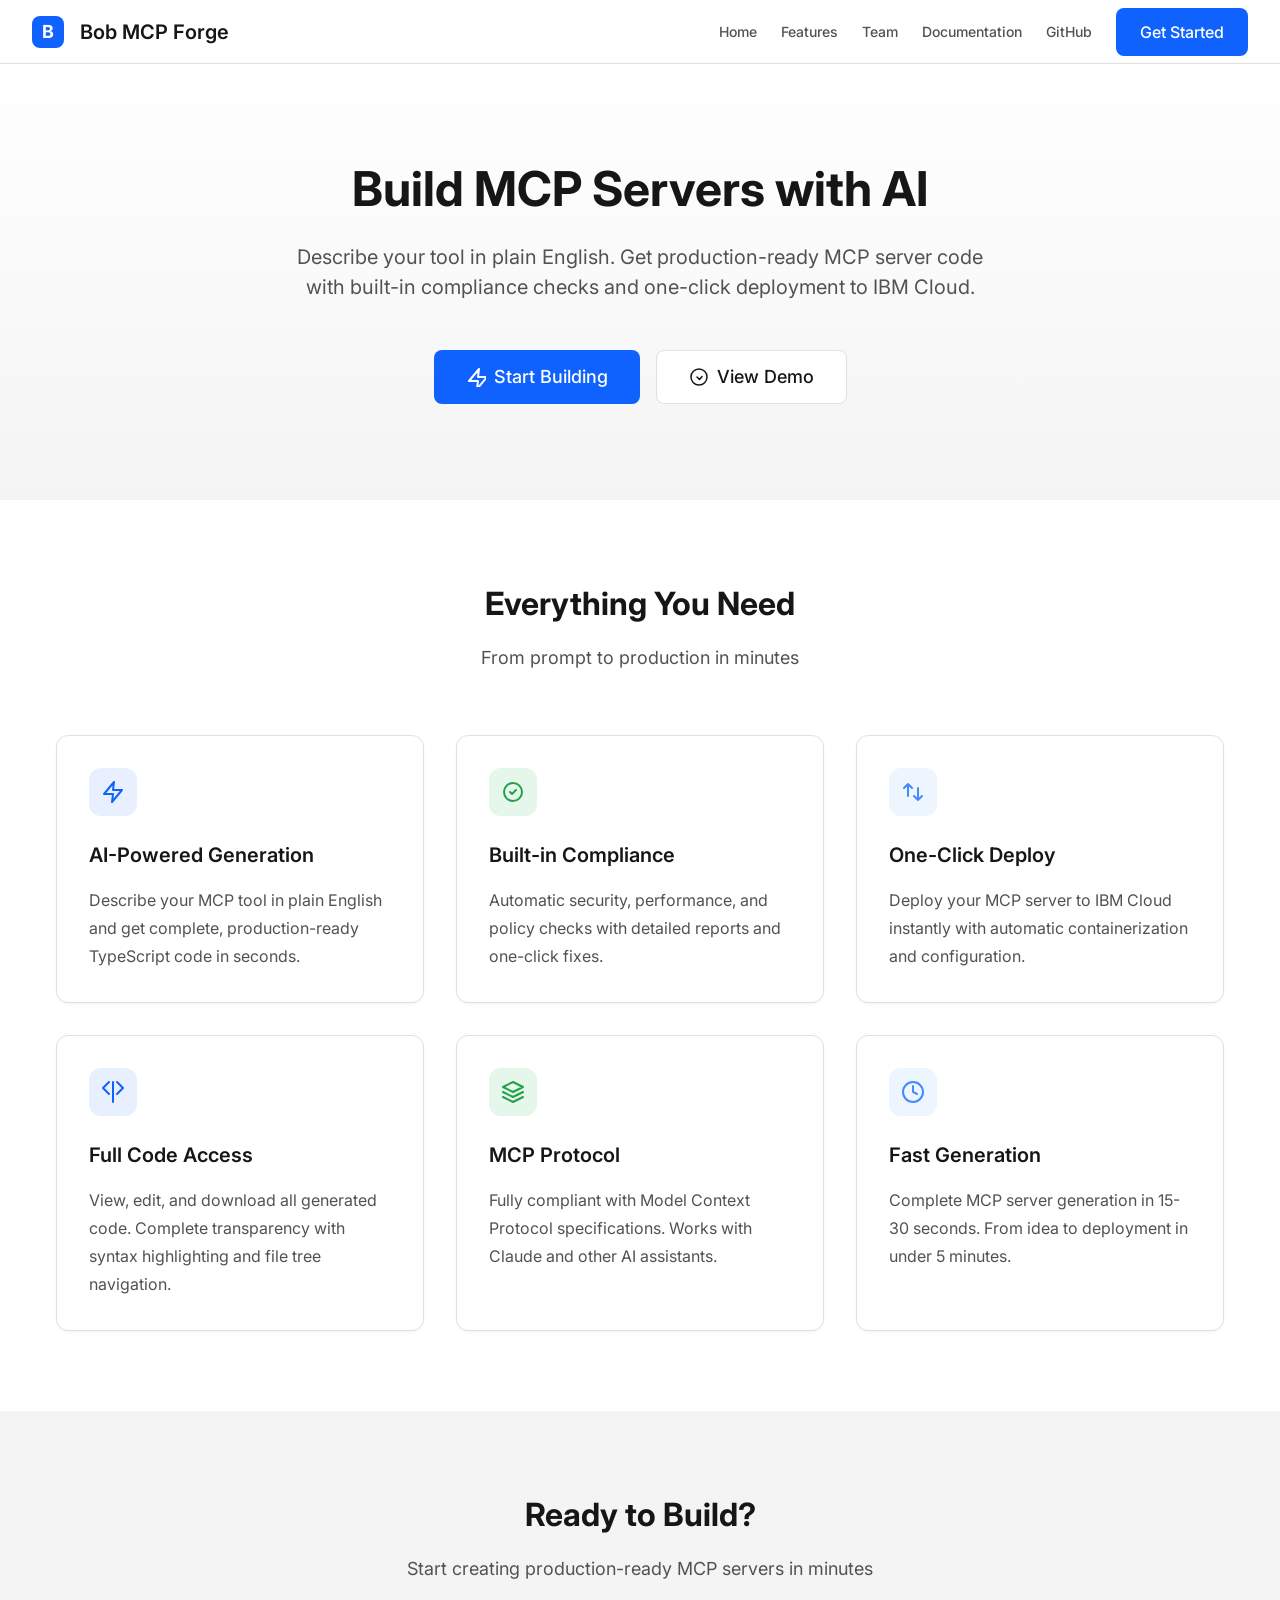
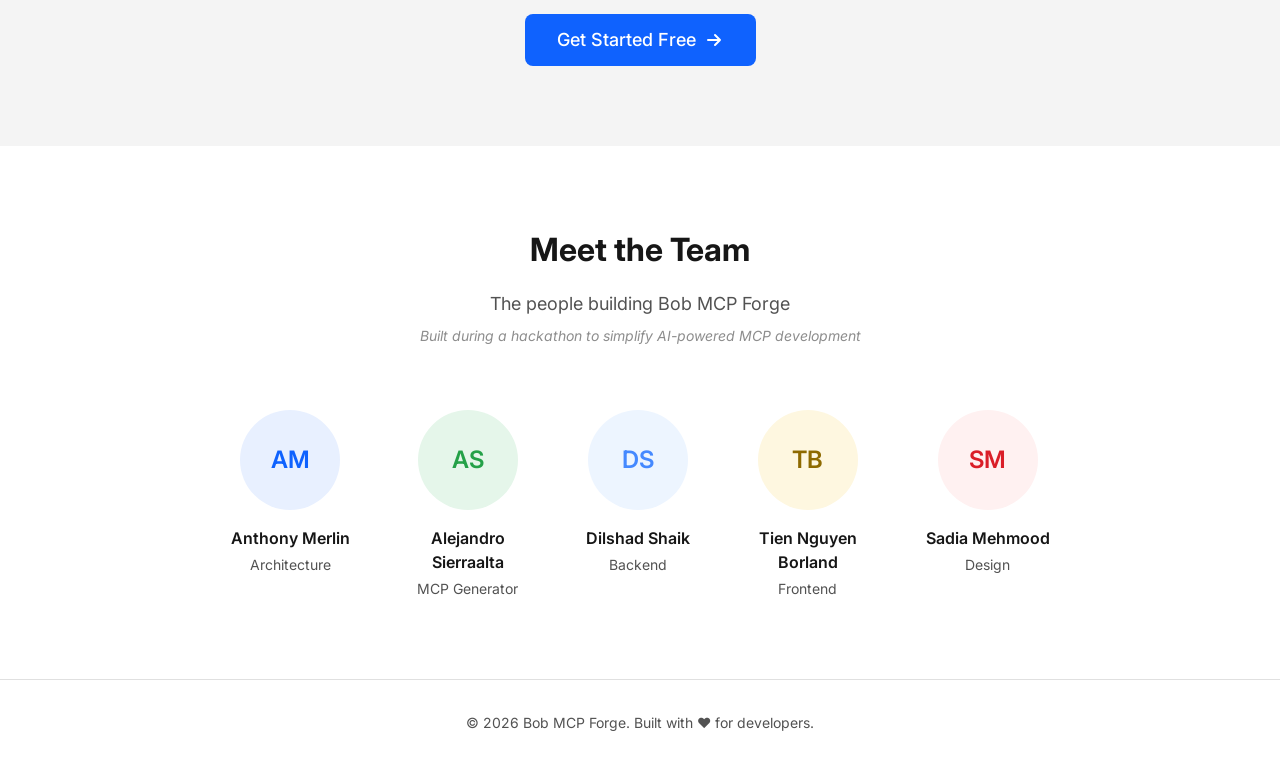
==== frontend/index.html @ 17007bac "Clean version: UI redesign, navigation, documentation, team section" ====
<!DOCTYPE html>
<html lang="en">
<head>
  <meta charset="UTF-8">
  <meta name="viewport" content="width=device-width, initial-scale=1.0">
  <title>Bob MCP Forge - AI Developer Tool</title>
  <link rel="stylesheet" href="styles/global.css">
  <link rel="stylesheet" href="styles/design-system.css">
  <link rel="preconnect" href="https://fonts.googleapis.com">
  <link rel="preconnect" href="https://fonts.gstatic.com" crossorigin>
  <link href="https://fonts.googleapis.com/css2?family=Inter:wght@400;500;600;700&family=JetBrains+Mono:wght@400;500&display=swap" rel="stylesheet">
  <style>
    .hero-section {
      text-align: center;
      padding: var(--space-12) var(--space-4);
      background: linear-gradient(180deg, var(--color-bg) 0%, var(--color-bg-secondary) 100%);
    }
    
    .hero-title {
      font-size: 48px;
      font-weight: 700;
      margin-bottom: var(--space-3);
      line-height: 1.2;
    }
    
    .hero-subtitle {
      font-size: var(--font-size-xl);
      color: var(--color-text-secondary);
      max-width: 700px;
      margin: 0 auto var(--space-6);
    }
    
    .cta-buttons {
      display: flex;
      gap: var(--space-2);
      justify-content: center;
      flex-wrap: wrap;
    }
    
    @media (max-width: 768px) {
      .hero-title {
        font-size: 32px;
      }
      
      .hero-subtitle {
        font-size: var(--font-size-base);
      }
      
      .cta-buttons {
        flex-direction: column;
        align-items: stretch;
      }
    }
  </style>
</head>
<body>
  <div id="app">
    <!-- Header -->
    <header class="app-header">
      <a href="index.html" class="app-logo">
        <div class="app-logo-icon">B</div>
        <span>Bob MCP Forge</span>
      </a>
      <nav class="app-nav">
        <a href="index.html" class="nav-link">Home</a>
        <a href="#features" class="nav-link">Features</a>
        <a href="#team" class="nav-link">Team</a>
        <a href="documentation.html" class="nav-link">Documentation</a>
        <a href="https://github.com/bob-mcp-forge/bob-mcp-forge" class="nav-link" target="_blank" rel="noopener noreferrer">GitHub</a>
        <button class="btn btn-primary" onclick="window.location.href='screens/landing.html'">
          Get Started
        </button>
      </nav>
    </header>

    <!-- Main Content -->
    <main class="app-main">
      
      <!-- Hero Section -->
      <section class="hero-section">
        <h1 class="hero-title">
          Build MCP Servers with AI
        </h1>
        <p class="hero-subtitle">
          Describe your tool in plain English. Get production-ready MCP server code with built-in compliance checks and one-click deployment to IBM Cloud.
        </p>
        <div class="cta-buttons">
          <button class="btn btn-primary btn-lg" onclick="window.location.href='screens/landing.html'">
            <svg width="20" height="20" viewBox="0 0 20 20" fill="none" xmlns="http://www.w3.org/2000/svg">
              <path d="M13 2L3 14H12L11 22L21 10H12L13 2Z" stroke="currentColor" stroke-width="2" stroke-linecap="round" stroke-linejoin="round"/>
            </svg>
            Start Building
          </button>
          <button class="btn btn-secondary btn-lg" onclick="window.location.href='screens/landing.html'">
            <svg width="20" height="20" viewBox="0 0 20 20" fill="none" xmlns="http://www.w3.org/2000/svg">
              <path d="M10 18C14.4183 18 18 14.4183 18 10C18 5.58172 14.4183 2 10 2C5.58172 2 2 5.58172 2 10C2 14.4183 5.58172 18 10 18Z" stroke="currentColor" stroke-width="1.5"/>
              <path d="M8 10L10.5 12.5L13 9.5" stroke="currentColor" stroke-width="1.5" stroke-linecap="round" stroke-linejoin="round"/>
            </svg>
            View Demo
          </button>
        </div>
      </section>

      <!-- Features Section -->
      <section id="features" style="padding: var(--space-10) var(--space-4);">
        <div class="container" style="max-width: var(--max-width-xl);">
          
          <div style="text-align: center; margin-bottom: var(--space-8);">
            <h2 style="font-size: var(--font-size-3xl); font-weight: 700; margin-bottom: var(--space-2);">
              Everything You Need
            </h2>
            <p style="font-size: var(--font-size-lg); color: var(--color-text-secondary);">
              From prompt to production in minutes
            </p>
          </div>

          <div style="display: grid; grid-template-columns: repeat(auto-fit, minmax(300px, 1fr)); gap: var(--space-4);">
            
            <!-- Feature 1 -->
            <div class="card" style="padding: var(--space-4);">
              <div style="width: 48px; height: 48px; background: var(--color-primary-light); border-radius: var(--radius-lg); display: flex; align-items: center; justify-content: center; margin-bottom: var(--space-3);">
                <svg width="24" height="24" viewBox="0 0 24 24" fill="none" xmlns="http://www.w3.org/2000/svg">
                  <path d="M13 2L3 14H12L11 22L21 10H12L13 2Z" stroke="var(--color-primary)" stroke-width="2" stroke-linecap="round" stroke-linejoin="round"/>
                </svg>
              </div>
              <h3 style="font-size: var(--font-size-xl); font-weight: 600; margin-bottom: var(--space-2);">
                AI-Powered Generation
              </h3>
              <p style="color: var(--color-text-secondary); line-height: var(--line-height-relaxed);">
                Describe your MCP tool in plain English and get complete, production-ready TypeScript code in seconds.
              </p>
            </div>

            <!-- Feature 2 -->
            <div class="card" style="padding: var(--space-4);">
              <div style="width: 48px; height: 48px; background: var(--color-success-light); border-radius: var(--radius-lg); display: flex; align-items: center; justify-content: center; margin-bottom: var(--space-3);">
                <svg width="24" height="24" viewBox="0 0 24 24" fill="none" xmlns="http://www.w3.org/2000/svg">
                  <path d="M9 12L11 14L15 10M21 12C21 16.9706 16.9706 21 12 21C7.02944 21 3 16.9706 3 12C3 7.02944 7.02944 3 12 3C16.9706 3 21 7.02944 21 12Z" stroke="var(--color-success)" stroke-width="2" stroke-linecap="round" stroke-linejoin="round"/>
                </svg>
              </div>
              <h3 style="font-size: var(--font-size-xl); font-weight: 600; margin-bottom: var(--space-2);">
                Built-in Compliance
              </h3>
              <p style="color: var(--color-text-secondary); line-height: var(--line-height-relaxed);">
                Automatic security, performance, and policy checks with detailed reports and one-click fixes.
              </p>
            </div>

            <!-- Feature 3 -->
            <div class="card" style="padding: var(--space-4);">
              <div style="width: 48px; height: 48px; background: var(--color-info-light); border-radius: var(--radius-lg); display: flex; align-items: center; justify-content: center; margin-bottom: var(--space-3);">
                <svg width="24" height="24" viewBox="0 0 24 24" fill="none" xmlns="http://www.w3.org/2000/svg">
                  <path d="M7 16V4M7 4L3 8M7 4L11 8M17 8V20M17 20L21 16M17 20L13 16" stroke="var(--color-info)" stroke-width="2" stroke-linecap="round" stroke-linejoin="round"/>
                </svg>
              </div>
              <h3 style="font-size: var(--font-size-xl); font-weight: 600; margin-bottom: var(--space-2);">
                One-Click Deploy
              </h3>
              <p style="color: var(--color-text-secondary); line-height: var(--line-height-relaxed);">
                Deploy your MCP server to IBM Cloud instantly with automatic containerization and configuration.
              </p>
            </div>

            <!-- Feature 4 -->
            <div class="card" style="padding: var(--space-4);">
              <div style="width: 48px; height: 48px; background: var(--color-primary-light); border-radius: var(--radius-lg); display: flex; align-items: center; justify-content: center; margin-bottom: var(--space-3);">
                <svg width="24" height="24" viewBox="0 0 24 24" fill="none" xmlns="http://www.w3.org/2000/svg">
                  <path d="M8 2L2 8L8 14M16 2L22 8L16 14M12 2V22" stroke="var(--color-primary)" stroke-width="2" stroke-linecap="round" stroke-linejoin="round"/>
                </svg>
              </div>
              <h3 style="font-size: var(--font-size-xl); font-weight: 600; margin-bottom: var(--space-2);">
                Full Code Access
              </h3>
              <p style="color: var(--color-text-secondary); line-height: var(--line-height-relaxed);">
                View, edit, and download all generated code. Complete transparency with syntax highlighting and file tree navigation.
              </p>
            </div>

            <!-- Feature 5 -->
            <div class="card" style="padding: var(--space-4);">
              <div style="width: 48px; height: 48px; background: var(--color-success-light); border-radius: var(--radius-lg); display: flex; align-items: center; justify-content: center; margin-bottom: var(--space-3);">
                <svg width="24" height="24" viewBox="0 0 24 24" fill="none" xmlns="http://www.w3.org/2000/svg">
                  <path d="M12 2L2 7L12 12L22 7L12 2Z" stroke="var(--color-success)" stroke-width="2" stroke-linecap="round" stroke-linejoin="round"/>
                  <path d="M2 17L12 22L22 17M2 12L12 17L22 12" stroke="var(--color-success)" stroke-width="2" stroke-linecap="round" stroke-linejoin="round"/>
                </svg>
              </div>
              <h3 style="font-size: var(--font-size-xl); font-weight: 600; margin-bottom: var(--space-2);">
                MCP Protocol
              </h3>
              <p style="color: var(--color-text-secondary); line-height: var(--line-height-relaxed);">
                Fully compliant with Model Context Protocol specifications. Works with Claude and other AI assistants.
              </p>
            </div>

            <!-- Feature 6 -->
            <div class="card" style="padding: var(--space-4);">
              <div style="width: 48px; height: 48px; background: var(--color-info-light); border-radius: var(--radius-lg); display: flex; align-items: center; justify-content: center; margin-bottom: var(--space-3);">
                <svg width="24" height="24" viewBox="0 0 24 24" fill="none" xmlns="http://www.w3.org/2000/svg">
                  <path d="M12 22C17.5228 22 22 17.5228 22 12C22 6.47715 17.5228 2 12 2C6.47715 2 2 6.47715 2 12C2 17.5228 6.47715 22 12 22Z" stroke="var(--color-info)" stroke-width="2"/>
                  <path d="M12 6V12L16 14" stroke="var(--color-info)" stroke-width="2" stroke-linecap="round"/>
                </svg>
              </div>
              <h3 style="font-size: var(--font-size-xl); font-weight: 600; margin-bottom: var(--space-2);">
                Fast Generation
              </h3>
              <p style="color: var(--color-text-secondary); line-height: var(--line-height-relaxed);">
                Complete MCP server generation in 15-30 seconds. From idea to deployment in under 5 minutes.
              </p>
            </div>

          </div>
        </div>
      </section>

      <!-- CTA Section -->
      <section style="padding: var(--space-10) var(--space-4); background: var(--color-bg-secondary);">
        <div class="container" style="max-width: 800px; text-align: center;">
          <h2 style="font-size: var(--font-size-3xl); font-weight: 700; margin-bottom: var(--space-2);">
            Ready to Build?
          </h2>
          <p style="font-size: var(--font-size-lg); color: var(--color-text-secondary); margin-bottom: var(--space-4);">
            Start creating production-ready MCP servers in minutes
          </p>
          <button class="btn btn-primary btn-lg" onclick="window.location.href='screens/landing.html'">
            Get Started Free
            <svg width="20" height="20" viewBox="0 0 20 20" fill="none" xmlns="http://www.w3.org/2000/svg">
              <path d="M4 10H16M16 10L11 5M16 10L11 15" stroke="currentColor" stroke-width="2" stroke-linecap="round" stroke-linejoin="round"/>
            </svg>
          </button>
        </div>
      </section>

      <!-- Team Section -->
      <section id="team" style="padding: var(--space-10) var(--space-4);">
        <div class="container" style="max-width: var(--max-width-lg);">
          
          <div style="text-align: center; margin-bottom: var(--space-8);">
            <h2 style="font-size: var(--font-size-3xl); font-weight: 700; margin-bottom: var(--space-2);">
              Meet the Team
            </h2>
            <p style="font-size: var(--font-size-lg); color: var(--color-text-secondary); margin-bottom: var(--space-1);">
              The people building Bob MCP Forge
            </p>
            <p style="font-size: var(--font-size-sm); color: var(--color-text-tertiary); font-style: italic;">
              Built during a hackathon to simplify AI-powered MCP development
            </p>
          </div>

          <div style="display: flex; justify-content: center; align-items: flex-start; gap: var(--space-6); flex-wrap: wrap;">
            
            <!-- Team Member 1: Anthony Merlin -->
            <div style="text-align: center; max-width: 140px;">
              <a href="https://www.linkedin.com/in/anthony-merlin-304390228/" target="_blank" rel="noopener noreferrer" style="text-decoration: none; display: block;">
                <div style="width: 100px; height: 100px; background: var(--color-primary-light); border-radius: 50%; display: flex; align-items: center; justify-content: center; margin: 0 auto var(--space-2); font-size: var(--font-size-2xl); font-weight: 600; color: var(--color-primary); transition: transform var(--transition-base), box-shadow var(--transition-base);" onmouseover="this.style.transform='scale(1.05)'; this.style.boxShadow='0 4px 12px rgba(15, 98, 254, 0.15)'" onmouseout="this.style.transform='scale(1)'; this.style.boxShadow='none'">
                  AM
                </div>
                <h3 style="font-size: var(--font-size-base); font-weight: 600; color: var(--color-text-primary); margin-bottom: 4px;">
                  Anthony Merlin
                </h3>
              </a>
              <p style="font-size: var(--font-size-sm); color: var(--color-text-secondary);">
                Architecture
              </p>
            </div>

            <!-- Team Member 2: Alejandro Sierraalta -->
            <div style="text-align: center; max-width: 140px;">
              <a href="https://www.linkedin.com/in/alejandrosierraalta/" target="_blank" rel="noopener noreferrer" style="text-decoration: none; display: block;">
                <div style="width: 100px; height: 100px; background: var(--color-success-light); border-radius: 50%; display: flex; align-items: center; justify-content: center; margin: 0 auto var(--space-2); font-size: var(--font-size-2xl); font-weight: 600; color: var(--color-success); transition: transform var(--transition-base), box-shadow var(--transition-base);" onmouseover="this.style.transform='scale(1.05)'; this.style.boxShadow='0 4px 12px rgba(36, 161, 72, 0.15)'" onmouseout="this.style.transform='scale(1)'; this.style.boxShadow='none'">
                  AS
                </div>
                <h3 style="font-size: var(--font-size-base); font-weight: 600; color: var(--color-text-primary); margin-bottom: 4px;">
                  Alejandro Sierraalta
                </h3>
              </a>
              <p style="font-size: var(--font-size-sm); color: var(--color-text-secondary);">
                MCP Generator
              </p>
            </div>

            <!-- Team Member 3: Dilshad Shaik -->
            <div style="text-align: center; max-width: 140px;">
              <a href="https://www.linkedin.com/in/dilshad-shaik-43bb4419a/" target="_blank" rel="noopener noreferrer" style="text-decoration: none; display: block;">
                <div style="width: 100px; height: 100px; background: var(--color-info-light); border-radius: 50%; display: flex; align-items: center; justify-content: center; margin: 0 auto var(--space-2); font-size: var(--font-size-2xl); font-weight: 600; color: var(--color-info); transition: transform var(--transition-base), box-shadow var(--transition-base);" onmouseover="this.style.transform='scale(1.05)'; this.style.boxShadow='0 4px 12px rgba(69, 137, 255, 0.15)'" onmouseout="this.style.transform='scale(1)'; this.style.boxShadow='none'">
                  DS
                </div>
                <h3 style="font-size: var(--font-size-base); font-weight: 600; color: var(--color-text-primary); margin-bottom: 4px;">
                  Dilshad Shaik
                </h3>
              </a>
              <p style="font-size: var(--font-size-sm); color: var(--color-text-secondary);">
                Backend
              </p>
            </div>

            <!-- Team Member 4: Tien Nguyen Borland -->
            <div style="text-align: center; max-width: 140px;">
              <a href="https://www.linkedin.com/in/tien-borland/" target="_blank" rel="noopener noreferrer" style="text-decoration: none; display: block;">
                <div style="width: 100px; height: 100px; background: var(--color-warning-light); border-radius: 50%; display: flex; align-items: center; justify-content: center; margin: 0 auto var(--space-2); font-size: var(--font-size-2xl); font-weight: 600; color: #8e6a00; transition: transform var(--transition-base), box-shadow var(--transition-base);" onmouseover="this.style.transform='scale(1.05)'; this.style.boxShadow='0 4px 12px rgba(241, 194, 27, 0.15)'" onmouseout="this.style.transform='scale(1)'; this.style.boxShadow='none'">
                  TB
                </div>
                <h3 style="font-size: var(--font-size-base); font-weight: 600; color: var(--color-text-primary); margin-bottom: 4px;">
                  Tien Nguyen Borland
                </h3>
              </a>
              <p style="font-size: var(--font-size-sm); color: var(--color-text-secondary);">
                Frontend
              </p>
            </div>

            <!-- Team Member 5: Sadia Mehmood -->
            <div style="text-align: center; max-width: 140px;">
              <a href="https://www.linkedin.com/in/sadia-mehmood--/" target="_blank" rel="noopener noreferrer" style="text-decoration: none; display: block;">
                <div style="width: 100px; height: 100px; background: var(--color-error-light); border-radius: 50%; display: flex; align-items: center; justify-content: center; margin: 0 auto var(--space-2); font-size: var(--font-size-2xl); font-weight: 600; color: var(--color-error); transition: transform var(--transition-base), box-shadow var(--transition-base);" onmouseover="this.style.transform='scale(1.05)'; this.style.boxShadow='0 4px 12px rgba(218, 30, 40, 0.15)'" onmouseout="this.style.transform='scale(1)'; this.style.boxShadow='none'">
                  SM
                </div>
                <h3 style="font-size: var(--font-size-base); font-weight: 600; color: var(--color-text-primary); margin-bottom: 4px;">
                  Sadia Mehmood
                </h3>
              </a>
              <p style="font-size: var(--font-size-sm); color: var(--color-text-secondary);">
                Design
              </p>
            </div>

          </div>
        </div>
      </section>

    </main>

    <!-- Footer -->
    <footer style="padding: var(--space-4); border-top: 1px solid var(--color-border); text-align: center; color: var(--color-text-secondary); font-size: var(--font-size-sm);">
      <p>© 2026 Bob MCP Forge. Built with ❤️ for developers.</p>
    </footer>
  </div>
</body>
</html>
---- frontend/styles/global.css ----
/* Global Styles - Bob MCP Forge */

* {
  margin: 0;
  padding: 0;
  box-sizing: border-box;
}

html {
  font-size: 16px;
  -webkit-font-smoothing: antialiased;
  -moz-osx-font-smoothing: grayscale;
}

body {
  font-family: var(--font-sans);
  font-size: var(--font-size-base);
  line-height: var(--line-height-normal);
  color: var(--color-text-primary);
  background: var(--color-bg);
}

/* App Container */
#app {
  min-height: 100vh;
  display: flex;
  flex-direction: column;
}

/* Header */
.app-header {
  height: var(--header-height);
  background: var(--color-surface);
  border-bottom: 1px solid var(--color-border);
  display: flex;
  align-items: center;
  padding: 0 var(--space-4);
  position: sticky;
  top: 0;
  z-index: 100;
}

.app-logo {
  display: flex;
  align-items: center;
  gap: var(--space-2);
  font-size: var(--font-size-xl);
  font-weight: 600;
  color: var(--color-text-primary);
  text-decoration: none;
}

.app-logo-icon {
  width: 32px;
  height: 32px;
  background: var(--color-primary);
  border-radius: var(--radius-md);
  display: flex;
  align-items: center;
  justify-content: center;
  color: white;
  font-weight: 700;
  font-size: 18px;
}

.app-nav {
  display: flex;
  align-items: center;
  gap: var(--space-3);
  margin-left: auto;
}

.nav-link {
  color: var(--color-text-secondary);
  text-decoration: none;
  font-size: var(--font-size-sm);
  font-weight: 500;
  transition: color var(--transition-base);
}

.nav-link:hover {
  color: var(--color-text-primary);
}

/* Main Content */
.app-main {
  flex: 1;
  display: flex;
  flex-direction: column;
}

/* Screen Container */
.screen {
  flex: 1;
  display: flex;
  flex-direction: column;
  animation: fadeIn 0.3s ease;
}

@keyframes fadeIn {
  from {
    opacity: 0;
    transform: translateY(8px);
  }
  to {
    opacity: 1;
    transform: translateY(0);
  }
}

/* Centered Layout (for landing) */
.screen-centered {
  display: flex;
  align-items: center;
  justify-content: center;
  padding: var(--space-6);
}

/* Full Layout (for other screens) */
.screen-full {
  padding: var(--space-4);
}

/* Split Layout (for code preview) */
.screen-split {
  display: grid;
  grid-template-columns: 280px 1fr;
  height: calc(100vh - var(--header-height));
  overflow: hidden;
}

/* Sidebar */
.sidebar {
  background: var(--color-bg-secondary);
  border-right: 1px solid var(--color-border);
  overflow-y: auto;
  padding: var(--space-3);
}

/* Content Area */
.content-area {
  overflow-y: auto;
  padding: var(--space-4);
}

/* Section Spacing */
.section {
  margin-bottom: var(--space-6);
}

.section-header {
  margin-bottom: var(--space-3);
}

.section-title {
  font-size: var(--font-size-2xl);
  font-weight: 600;
  color: var(--color-text-primary);
  margin-bottom: var(--space-1);
}

.section-description {
  font-size: var(--font-size-base);
  color: var(--color-text-secondary);
}

/* Utility Classes */
.hidden {
  display: none !important;
}

.visible {
  display: block !important;
}

.text-center {
  text-align: center;
}

.w-full {
  width: 100%;
}

.h-full {
  height: 100%;
}

/* Scrollbar Styling */
::-webkit-scrollbar {
  width: 8px;
  height: 8px;
}

::-webkit-scrollbar-track {
  background: var(--color-bg-secondary);
}

::-webkit-scrollbar-thumb {
  background: var(--color-border-strong);
  border-radius: var(--radius-sm);
}

::-webkit-scrollbar-thumb:hover {
  background: var(--color-text-tertiary);
}

/* Responsive */
@media (max-width: 768px) {
  .app-header {
    padding: 0 var(--space-2);
  }
  
  .screen-split {
    grid-template-columns: 1fr;
  }
  
  .sidebar {
    display: none;
  }
  
  .screen-centered {
    padding: var(--space-3);
  }
  
  .screen-full {
    padding: var(--space-2);
  }
}

/* Made with Bob */
---- frontend/styles/design-system.css ----
/* Design System - Bob MCP Forge */
/* 8px spacing grid, professional developer tool aesthetic */

:root {
  /* Colors - Professional & Minimal */
  --color-primary: #0f62fe;
  --color-primary-hover: #0353e9;
  --color-primary-light: #e8f0ff;
  
  --color-success: #24a148;
  --color-success-light: #e5f6ea;
  --color-warning: #f1c21b;
  --color-warning-light: #fef7e0;
  --color-error: #da1e28;
  --color-error-light: #fff1f1;
  
  --color-info: #4589ff;
  --color-info-light: #edf5ff;
  
  /* Neutrals */
  --color-bg: #ffffff;
  --color-bg-secondary: #f4f4f4;
  --color-bg-tertiary: #e0e0e0;
  --color-surface: #ffffff;
  --color-surface-hover: #f4f4f4;
  
  --color-text-primary: #161616;
  --color-text-secondary: #525252;
  --color-text-tertiary: #8d8d8d;
  --color-text-disabled: #c6c6c6;
  
  --color-border: #e0e0e0;
  --color-border-strong: #8d8d8d;
  
  /* Spacing - 8px grid */
  --space-1: 8px;
  --space-2: 16px;
  --space-3: 24px;
  --space-4: 32px;
  --space-5: 40px;
  --space-6: 48px;
  --space-8: 64px;
  --space-10: 80px;
  --space-12: 96px;
  
  /* Typography */
  --font-sans: 'Inter', -apple-system, BlinkMacSystemFont, 'Segoe UI', sans-serif;
  --font-mono: 'JetBrains Mono', 'Courier New', monospace;
  
  --font-size-xs: 12px;
  --font-size-sm: 14px;
  --font-size-base: 16px;
  --font-size-lg: 18px;
  --font-size-xl: 20px;
  --font-size-2xl: 24px;
  --font-size-3xl: 32px;
  --font-size-4xl: 40px;
  
  --line-height-tight: 1.25;
  --line-height-normal: 1.5;
  --line-height-relaxed: 1.75;
  
  /* Border Radius */
  --radius-sm: 4px;
  --radius-md: 8px;
  --radius-lg: 12px;
  --radius-xl: 16px;
  
  /* Shadows */
  --shadow-sm: 0 1px 2px rgba(0, 0, 0, 0.05);
  --shadow-md: 0 2px 8px rgba(0, 0, 0, 0.08);
  --shadow-lg: 0 4px 16px rgba(0, 0, 0, 0.12);
  
  /* Transitions */
  --transition-fast: 150ms ease;
  --transition-base: 200ms ease;
  --transition-slow: 300ms ease;
  
  /* Layout */
  --max-width-sm: 640px;
  --max-width-md: 768px;
  --max-width-lg: 1024px;
  --max-width-xl: 1280px;
  --max-width-2xl: 1536px;
  
  --sidebar-width: 240px;
  --header-height: 64px;
}

/* Typography Classes */
.text-xs { font-size: var(--font-size-xs); }
.text-sm { font-size: var(--font-size-sm); }
.text-base { font-size: var(--font-size-base); }
.text-lg { font-size: var(--font-size-lg); }
.text-xl { font-size: var(--font-size-xl); }
.text-2xl { font-size: var(--font-size-2xl); }
.text-3xl { font-size: var(--font-size-3xl); }
.text-4xl { font-size: var(--font-size-4xl); }

.font-normal { font-weight: 400; }
.font-medium { font-weight: 500; }
.font-semibold { font-weight: 600; }
.font-bold { font-weight: 700; }

.font-mono { font-family: var(--font-mono); }

.text-primary { color: var(--color-text-primary); }
.text-secondary { color: var(--color-text-secondary); }
.text-tertiary { color: var(--color-text-tertiary); }

/* Spacing Utilities */
.p-1 { padding: var(--space-1); }
.p-2 { padding: var(--space-2); }
.p-3 { padding: var(--space-3); }
.p-4 { padding: var(--space-4); }
.p-5 { padding: var(--space-5); }
.p-6 { padding: var(--space-6); }

.m-1 { margin: var(--space-1); }
.m-2 { margin: var(--space-2); }
.m-3 { margin: var(--space-3); }
.m-4 { margin: var(--space-4); }

.gap-1 { gap: var(--space-1); }
.gap-2 { gap: var(--space-2); }
.gap-3 { gap: var(--space-3); }
.gap-4 { gap: var(--space-4); }

/* Button Styles */
.btn {
  display: inline-flex;
  align-items: center;
  justify-content: center;
  gap: var(--space-1);
  padding: var(--space-2) var(--space-3);
  font-family: var(--font-sans);
  font-size: var(--font-size-base);
  font-weight: 500;
  line-height: 1;
  border: none;
  border-radius: var(--radius-md);
  cursor: pointer;
  transition: all var(--transition-base);
  white-space: nowrap;
}

.btn-primary {
  background: var(--color-primary);
  color: white;
}

.btn-primary:hover:not(:disabled) {
  background: var(--color-primary-hover);
}

.btn-secondary {
  background: var(--color-surface);
  color: var(--color-text-primary);
  border: 1px solid var(--color-border);
}

.btn-secondary:hover:not(:disabled) {
  background: var(--color-surface-hover);
}

.btn:disabled {
  opacity: 0.5;
  cursor: not-allowed;
}

.btn-lg {
  padding: var(--space-2) var(--space-4);
  font-size: var(--font-size-lg);
}

/* Card Styles */
.card {
  background: var(--color-surface);
  border: 1px solid var(--color-border);
  border-radius: var(--radius-lg);
  padding: var(--space-3);
  box-shadow: var(--shadow-sm);
}

.card-hover {
  transition: all var(--transition-base);
}

.card-hover:hover {
  box-shadow: var(--shadow-md);
  border-color: var(--color-border-strong);
}

/* Badge Styles */
.badge {
  display: inline-flex;
  align-items: center;
  gap: var(--space-1);
  padding: 4px var(--space-1);
  font-size: var(--font-size-xs);
  font-weight: 500;
  border-radius: var(--radius-sm);
  white-space: nowrap;
}

.badge-success {
  background: var(--color-success-light);
  color: var(--color-success);
}

.badge-warning {
  background: var(--color-warning-light);
  color: #8e6a00;
}

.badge-error {
  background: var(--color-error-light);
  color: var(--color-error);
}

.badge-info {
  background: var(--color-info-light);
  color: var(--color-info);
}

/* Status Indicators */
.status-dot {
  display: inline-block;
  width: 8px;
  height: 8px;
  border-radius: 50%;
}

.status-dot.success { background: var(--color-success); }
.status-dot.warning { background: var(--color-warning); }
.status-dot.error { background: var(--color-error); }
.status-dot.info { background: var(--color-info); }

/* Input Styles */
.input {
  width: 100%;
  padding: var(--space-2);
  font-family: var(--font-sans);
  font-size: var(--font-size-base);
  color: var(--color-text-primary);
  background: var(--color-surface);
  border: 1px solid var(--color-border);
  border-radius: var(--radius-md);
  transition: all var(--transition-base);
}

.input:focus {
  outline: none;
  border-color: var(--color-primary);
  box-shadow: 0 0 0 2px var(--color-primary-light);
}

.input::placeholder {
  color: var(--color-text-tertiary);
}

.textarea {
  min-height: 120px;
  resize: vertical;
  font-family: var(--font-sans);
}

.select {
  appearance: none;
  background-image: url("data:image/svg+xml,%3Csvg width='12' height='8' viewBox='0 0 12 8' fill='none' xmlns='http://www.w3.org/2000/svg'%3E%3Cpath d='M1 1.5L6 6.5L11 1.5' stroke='%23525252' stroke-width='1.5' stroke-linecap='round' stroke-linejoin='round'/%3E%3C/svg%3E");
  background-repeat: no-repeat;
  background-position: right var(--space-2) center;
  padding-right: var(--space-5);
}

/* Layout Utilities */
.container {
  width: 100%;
  max-width: var(--max-width-xl);
  margin: 0 auto;
  padding: 0 var(--space-3);
}

.flex { display: flex; }
.flex-col { flex-direction: column; }
.items-center { align-items: center; }
.justify-center { justify-content: center; }
.justify-between { justify-content: space-between; }

.grid { display: grid; }
.grid-cols-2 { grid-template-columns: repeat(2, 1fr); }
.grid-cols-3 { grid-template-columns: repeat(3, 1fr); }
.grid-cols-4 { grid-template-columns: repeat(4, 1fr); }

/* Loading Animation */
@keyframes spin {
  to { transform: rotate(360deg); }
}

.spinner {
  display: inline-block;
  width: 20px;
  height: 20px;
  border: 2px solid var(--color-border);
  border-top-color: var(--color-primary);
  border-radius: 50%;
  animation: spin 0.8s linear infinite;
}

/* Progress Bar */
.progress-bar {
  width: 100%;
  height: 4px;
  background: var(--color-bg-secondary);
  border-radius: var(--radius-sm);
  overflow: hidden;
}

.progress-bar-fill {
  height: 100%;
  background: var(--color-primary);
  transition: width var(--transition-slow);
}

/* Code Block */
.code-block {
  font-family: var(--font-mono);
  font-size: var(--font-size-sm);
  background: #1e1e1e;
  color: #d4d4d4;
  padding: var(--space-3);
  border-radius: var(--radius-md);
  overflow-x: auto;
}

.code-inline {
  font-family: var(--font-mono);
  font-size: 0.9em;
  background: var(--color-bg-secondary);
  color: var(--color-text-primary);
  padding: 2px 6px;
  border-radius: var(--radius-sm);
}

/* Made with Bob */
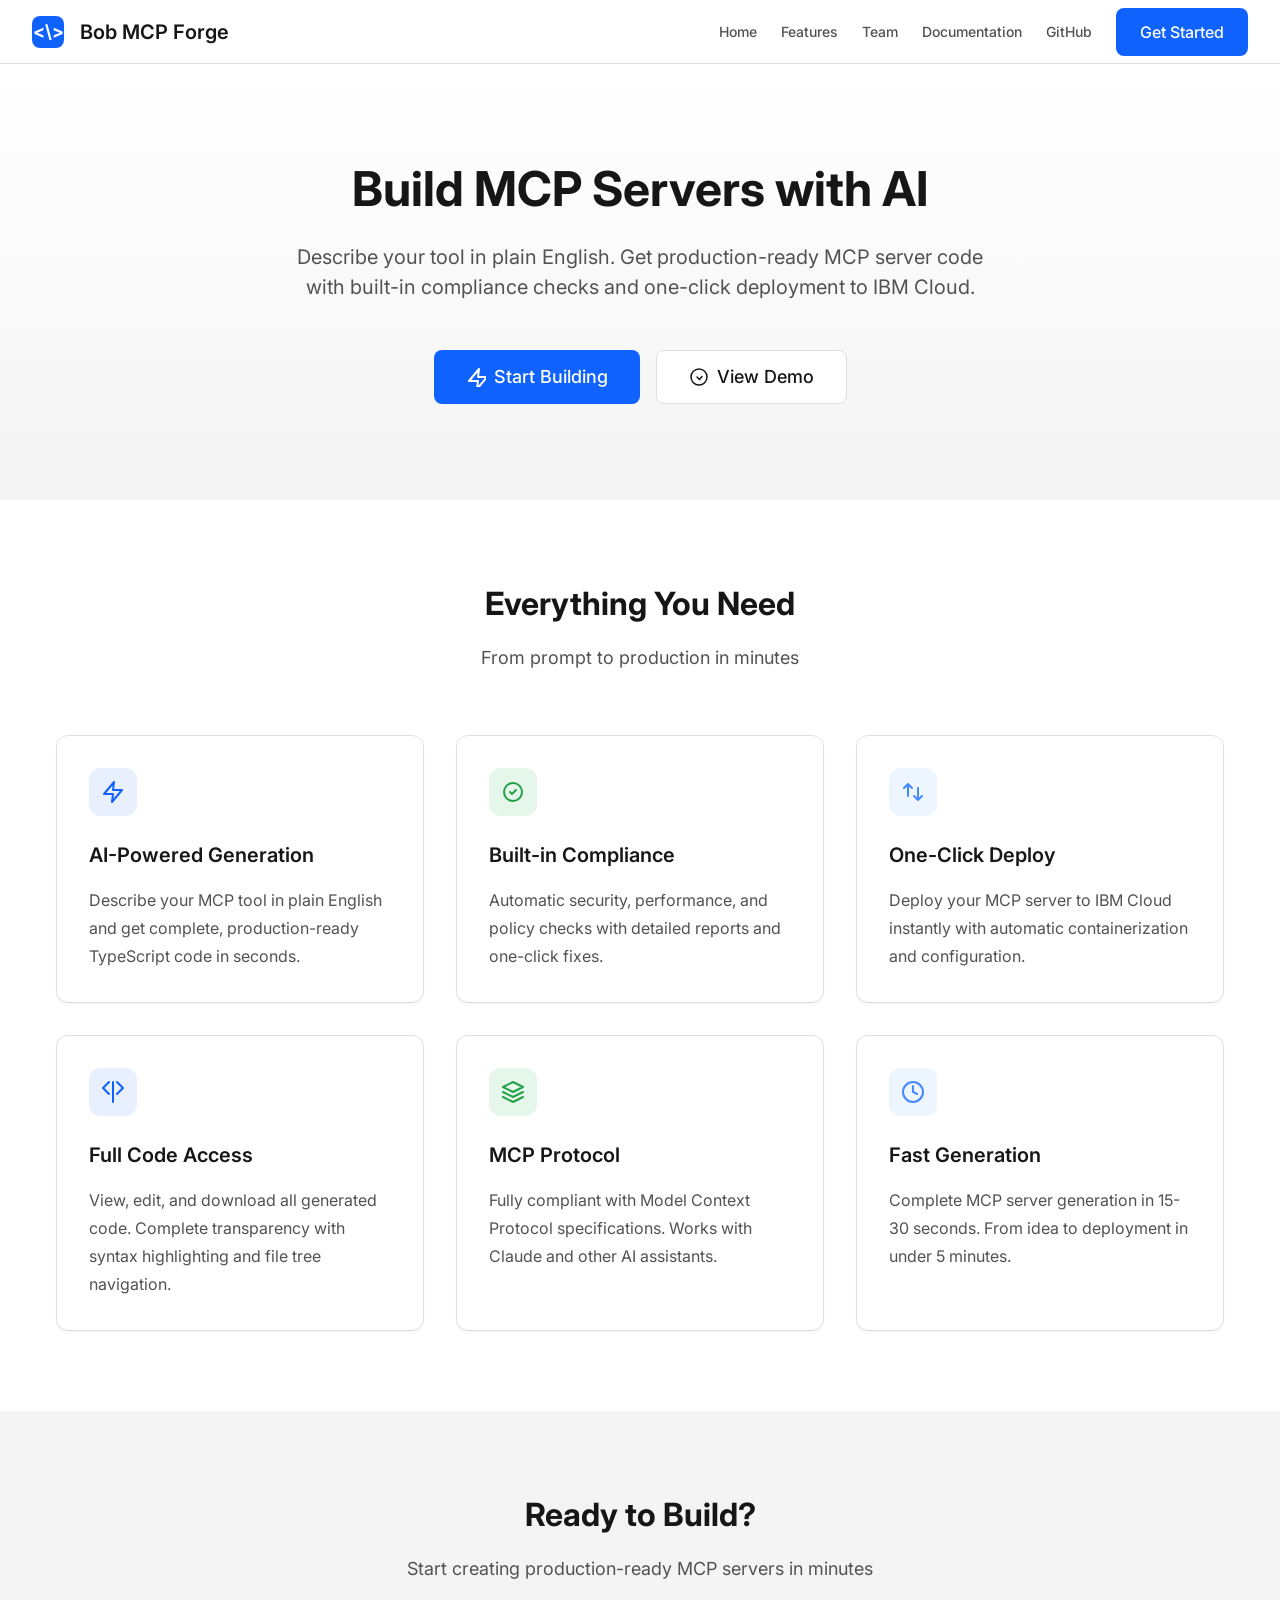
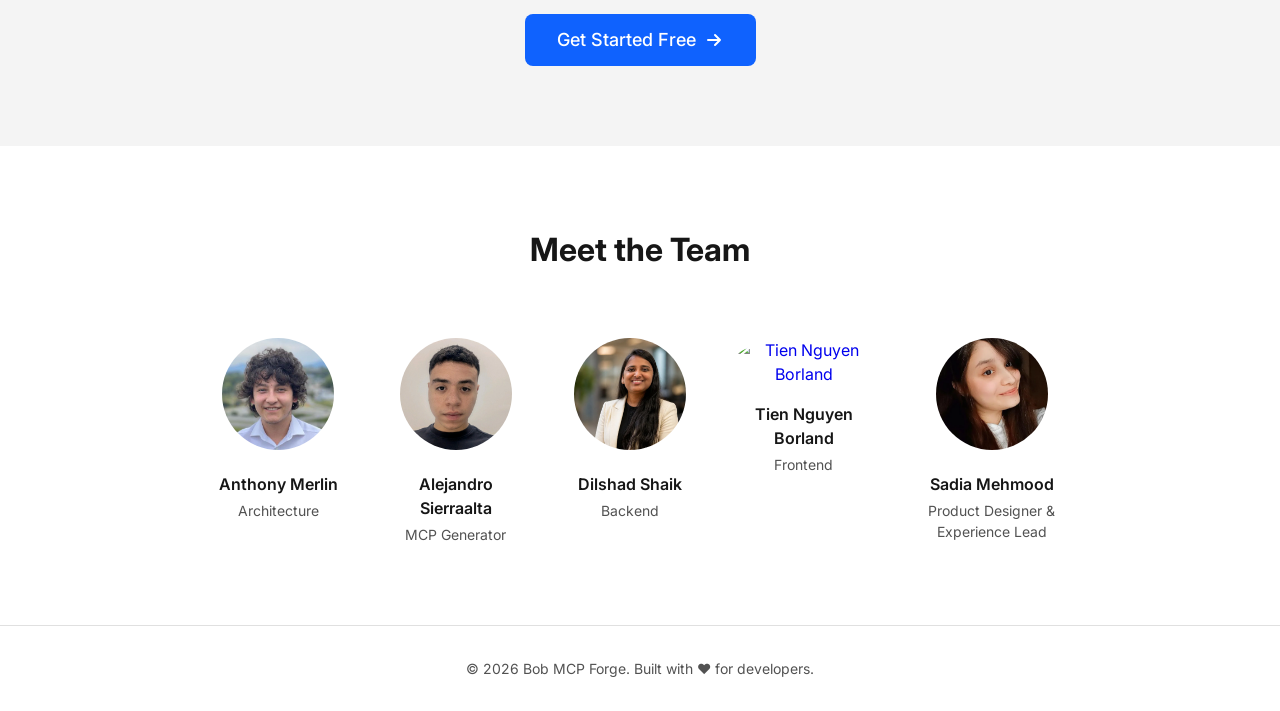
==== commit 681bd3f4: "team section, pictures, and so hover effects" ====
--- a/frontend/index.html
+++ b/frontend/index.html
@@ -58,7 +58,7 @@
     <!-- Header -->
     <header class="app-header">
       <a href="index.html" class="app-logo">
-        <div class="app-logo-icon">B</div>
+        <div class="app-logo-icon"> <\> </div>
         <span>Bob MCP Forge</span>
       </a>
       <nav class="app-nav">
@@ -238,12 +238,6 @@
             <h2 style="font-size: var(--font-size-3xl); font-weight: 700; margin-bottom: var(--space-2);">
               Meet the Team
             </h2>
-            <p style="font-size: var(--font-size-lg); color: var(--color-text-secondary); margin-bottom: var(--space-1);">
-              The people building Bob MCP Forge
-            </p>
-            <p style="font-size: var(--font-size-sm); color: var(--color-text-tertiary); font-style: italic;">
-              Built during a hackathon to simplify AI-powered MCP development
-            </p>
           </div>
 
           <div style="display: flex; justify-content: center; align-items: flex-start; gap: var(--space-6); flex-wrap: wrap;">
@@ -251,9 +245,7 @@
             <!-- Team Member 1: Anthony Merlin -->
             <div style="text-align: center; max-width: 140px;">
               <a href="https://www.linkedin.com/in/anthony-merlin-304390228/" target="_blank" rel="noopener noreferrer" style="text-decoration: none; display: block;">
-                <div style="width: 100px; height: 100px; background: var(--color-primary-light); border-radius: 50%; display: flex; align-items: center; justify-content: center; margin: 0 auto var(--space-2); font-size: var(--font-size-2xl); font-weight: 600; color: var(--color-primary); transition: transform var(--transition-base), box-shadow var(--transition-base);" onmouseover="this.style.transform='scale(1.05)'; this.style.boxShadow='0 4px 12px rgba(15, 98, 254, 0.15)'" onmouseout="this.style.transform='scale(1)'; this.style.boxShadow='none'">
-                  AM
-                </div>
+                <img src="team/anthony.jpg" alt="Anthony Merlin" class="team-avatar" style="width: 112px; height: 112px; border-radius: 50%; object-fit: cover; margin: 0 auto var(--space-2); transition: transform var(--transition-base), box-shadow var(--transition-base);" onmouseover="this.style.transform='scale(1.05)'; this.style.boxShadow='0 4px 12px rgba(0, 0, 0, 0.1)'" onmouseout="this.style.transform='scale(1)'; this.style.boxShadow='none'">
                 <h3 style="font-size: var(--font-size-base); font-weight: 600; color: var(--color-text-primary); margin-bottom: 4px;">
                   Anthony Merlin
                 </h3>
@@ -266,9 +258,7 @@
             <!-- Team Member 2: Alejandro Sierraalta -->
             <div style="text-align: center; max-width: 140px;">
               <a href="https://www.linkedin.com/in/alejandrosierraalta/" target="_blank" rel="noopener noreferrer" style="text-decoration: none; display: block;">
-                <div style="width: 100px; height: 100px; background: var(--color-success-light); border-radius: 50%; display: flex; align-items: center; justify-content: center; margin: 0 auto var(--space-2); font-size: var(--font-size-2xl); font-weight: 600; color: var(--color-success); transition: transform var(--transition-base), box-shadow var(--transition-base);" onmouseover="this.style.transform='scale(1.05)'; this.style.boxShadow='0 4px 12px rgba(36, 161, 72, 0.15)'" onmouseout="this.style.transform='scale(1)'; this.style.boxShadow='none'">
-                  AS
-                </div>
+                <img src="team/alejandro.webp" alt="Alejandro Sierraalta" class="team-avatar" style="width: 112px; height: 112px; border-radius: 50%; object-fit: cover; margin: 0 auto var(--space-2); transition: transform var(--transition-base), box-shadow var(--transition-base);" onmouseover="this.style.transform='scale(1.05)'; this.style.boxShadow='0 4px 12px rgba(0, 0, 0, 0.1)'" onmouseout="this.style.transform='scale(1)'; this.style.boxShadow='none'">
                 <h3 style="font-size: var(--font-size-base); font-weight: 600; color: var(--color-text-primary); margin-bottom: 4px;">
                   Alejandro Sierraalta
                 </h3>
@@ -281,9 +271,7 @@
             <!-- Team Member 3: Dilshad Shaik -->
             <div style="text-align: center; max-width: 140px;">
               <a href="https://www.linkedin.com/in/dilshad-shaik-43bb4419a/" target="_blank" rel="noopener noreferrer" style="text-decoration: none; display: block;">
-                <div style="width: 100px; height: 100px; background: var(--color-info-light); border-radius: 50%; display: flex; align-items: center; justify-content: center; margin: 0 auto var(--space-2); font-size: var(--font-size-2xl); font-weight: 600; color: var(--color-info); transition: transform var(--transition-base), box-shadow var(--transition-base);" onmouseover="this.style.transform='scale(1.05)'; this.style.boxShadow='0 4px 12px rgba(69, 137, 255, 0.15)'" onmouseout="this.style.transform='scale(1)'; this.style.boxShadow='none'">
-                  DS
-                </div>
+                <img src="team/dilshad.webp" alt="Dilshad Shaik" class="team-avatar" style="width: 112px; height: 112px; border-radius: 50%; object-fit: cover; margin: 0 auto var(--space-2); transition: transform var(--transition-base), box-shadow var(--transition-base);" onmouseover="this.style.transform='scale(1.05)'; this.style.boxShadow='0 4px 12px rgba(0, 0, 0, 0.1)'" onmouseout="this.style.transform='scale(1)'; this.style.boxShadow='none'">
                 <h3 style="font-size: var(--font-size-base); font-weight: 600; color: var(--color-text-primary); margin-bottom: 4px;">
                   Dilshad Shaik
                 </h3>
@@ -296,9 +284,7 @@
             <!-- Team Member 4: Tien Nguyen Borland -->
             <div style="text-align: center; max-width: 140px;">
               <a href="https://www.linkedin.com/in/tien-borland/" target="_blank" rel="noopener noreferrer" style="text-decoration: none; display: block;">
-                <div style="width: 100px; height: 100px; background: var(--color-warning-light); border-radius: 50%; display: flex; align-items: center; justify-content: center; margin: 0 auto var(--space-2); font-size: var(--font-size-2xl); font-weight: 600; color: #8e6a00; transition: transform var(--transition-base), box-shadow var(--transition-base);" onmouseover="this.style.transform='scale(1.05)'; this.style.boxShadow='0 4px 12px rgba(241, 194, 27, 0.15)'" onmouseout="this.style.transform='scale(1)'; this.style.boxShadow='none'">
-                  TB
-                </div>
+                <img src="team/tien.jpg" alt="Tien Nguyen Borland" class="team-avatar" style="width: 112px; height: 112px; border-radius: 50%; object-fit: cover; margin: 0 auto var(--space-2); transition: transform var(--transition-base), box-shadow var(--transition-base);" onmouseover="this.style.transform='scale(1.05)'; this.style.boxShadow='0 4px 12px rgba(0, 0, 0, 0.1)'" onmouseout="this.style.transform='scale(1)'; this.style.boxShadow='none'">
                 <h3 style="font-size: var(--font-size-base); font-weight: 600; color: var(--color-text-primary); margin-bottom: 4px;">
                   Tien Nguyen Borland
                 </h3>
@@ -311,15 +297,13 @@
             <!-- Team Member 5: Sadia Mehmood -->
             <div style="text-align: center; max-width: 140px;">
               <a href="https://www.linkedin.com/in/sadia-mehmood--/" target="_blank" rel="noopener noreferrer" style="text-decoration: none; display: block;">
-                <div style="width: 100px; height: 100px; background: var(--color-error-light); border-radius: 50%; display: flex; align-items: center; justify-content: center; margin: 0 auto var(--space-2); font-size: var(--font-size-2xl); font-weight: 600; color: var(--color-error); transition: transform var(--transition-base), box-shadow var(--transition-base);" onmouseover="this.style.transform='scale(1.05)'; this.style.boxShadow='0 4px 12px rgba(218, 30, 40, 0.15)'" onmouseout="this.style.transform='scale(1)'; this.style.boxShadow='none'">
-                  SM
-                </div>
+                <img src="team/sadia.webp" alt="Sadia Mehmood" class="team-avatar" style="width: 112px; height: 112px; border-radius: 50%; object-fit: cover; margin: 0 auto var(--space-2); transition: transform var(--transition-base), box-shadow var(--transition-base);" onmouseover="this.style.transform='scale(1.05)'; this.style.boxShadow='0 4px 12px rgba(0, 0, 0, 0.1)'" onmouseout="this.style.transform='scale(1)'; this.style.boxShadow='none'">
                 <h3 style="font-size: var(--font-size-base); font-weight: 600; color: var(--color-text-primary); margin-bottom: 4px;">
                   Sadia Mehmood
                 </h3>
               </a>
               <p style="font-size: var(--font-size-sm); color: var(--color-text-secondary);">
-                Design
+                Product Designer & Experience Lead
               </p>
             </div>
 
--- a/frontend/styles/global.css
+++ b/frontend/styles/global.css
@@ -227,4 +227,56 @@
   }
 }
 
+/* Animated Gradient Border for Feature Cards */
+.card {
+  position: relative;
+  background: white;
+  border: 1px solid var(--color-border);
+  transition: border-color 0.3s ease;
+}
+
+.card::before {
+  content: '';
+  position: absolute;
+  inset: -1px;
+  border-radius: inherit;
+  padding: 1px;
+  background: linear-gradient(
+    135deg,
+    #00f0ff,
+    #ff00ff,
+    #00f0ff
+  );
+  -webkit-mask: linear-gradient(#fff 0 0) content-box, linear-gradient(#fff 0 0);
+  -webkit-mask-composite: xor;
+  mask-composite: exclude;
+  opacity: 0;
+  transition: opacity 0.3s ease;
+  pointer-events: none;
+  background-size: 200% 200%;
+  animation: gradient-shift 3s ease infinite;
+  animation-play-state: paused;
+}
+
+.card:hover {
+  border-color: transparent;
+}
+
+.card:hover::before {
+  opacity: 1;
+  animation-play-state: running;
+}
+
+@keyframes gradient-shift {
+  0% {
+    background-position: 0% 50%;
+  }
+  50% {
+    background-position: 100% 50%;
+  }
+  100% {
+    background-position: 0% 50%;
+  }
+}
+
 /* Made with Bob */
